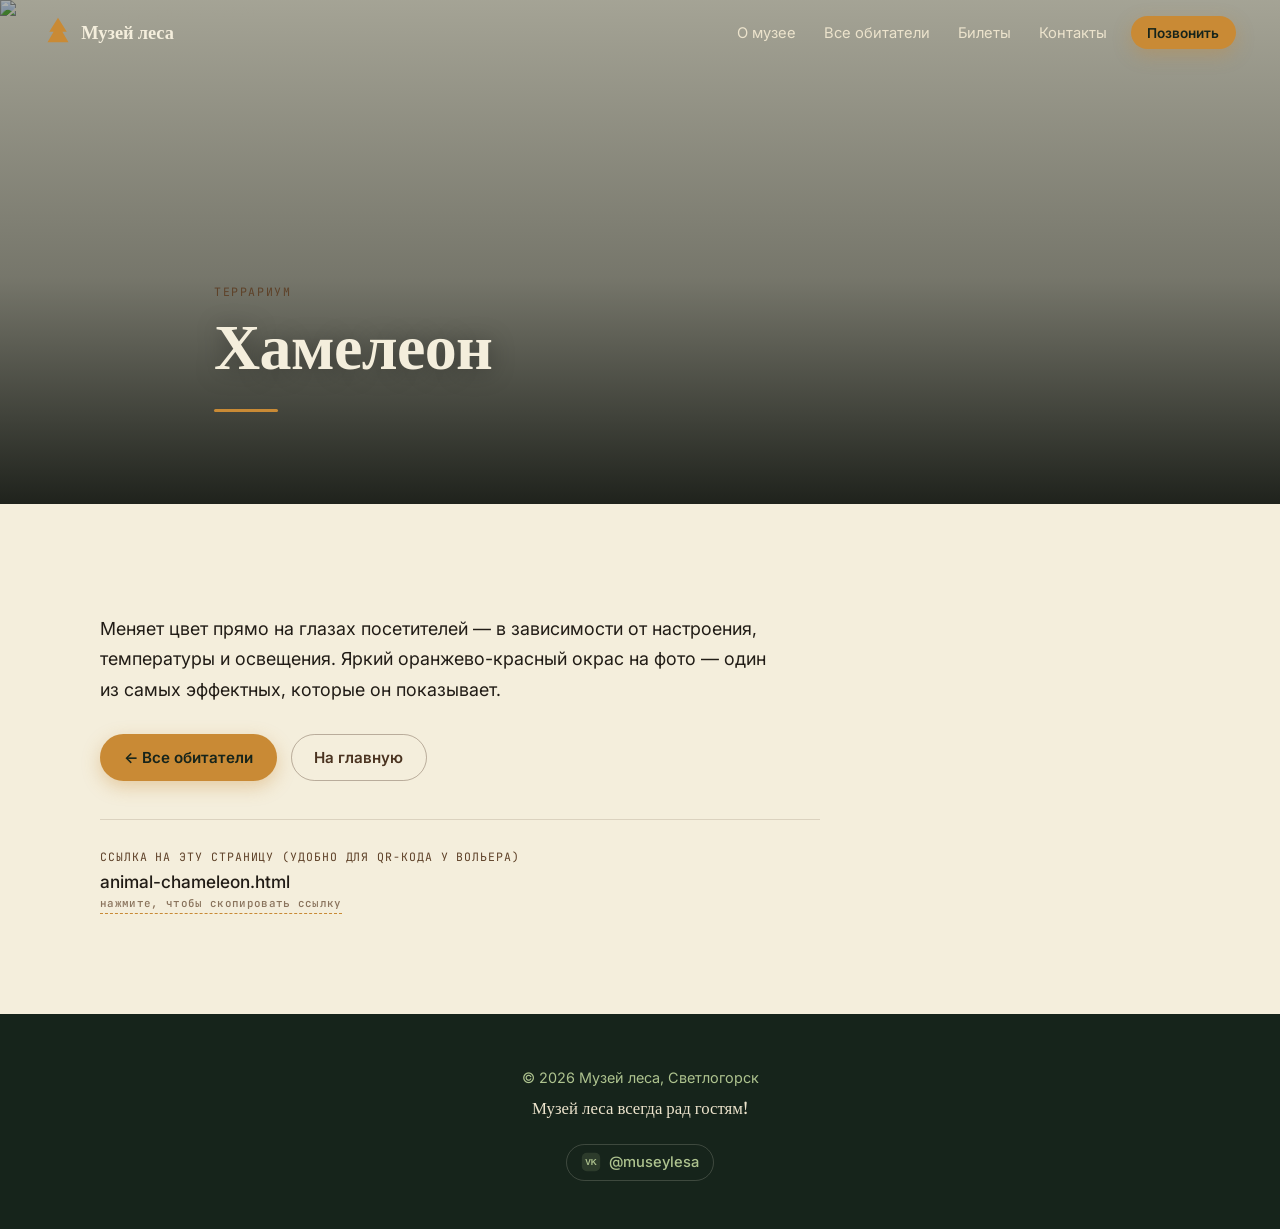
==== animal-chameleon.html @ 54b441c7 "new_10" ====
<!DOCTYPE html>
<html lang="ru">
<head>
<meta charset="UTF-8">
<meta name="viewport" content="width=device-width, initial-scale=1.0">
<title>Хамелеон — Музей леса, Светлогорск</title>
<meta name="description" content="Хамелеон: Меняет цвет прямо на глазах посетителей — в зависимости от настроения, температуры и освещения.">
<meta property="og:title" content="Хамелеон — Музей леса">
<meta property="og:description" content="Меняет цвет прямо на глазах посетителей — в зависимости от настроения, температуры и освещения.">
<meta property="og:image" content="https://lovushker18-bit.github.io/museylesa/images/animal_chameleon.jpg">
<meta property="og:type" content="website">
<meta property="og:url" content="https://lovushker18-bit.github.io/museylesa/animal-chameleon.html">
<link rel="preconnect" href="https://fonts.googleapis.com">
<link rel="preconnect" href="https://fonts.gstatic.com" crossorigin>
<link href="https://fonts.googleapis.com/css2?family=Fraunces:opsz,wght@9..144,400;9..144,500;9..144,600;9..144,700;9..144,900&family=Inter:wght@400;500;600;700&family=JetBrains+Mono:wght@500;600&display=swap" rel="stylesheet">
<link rel="stylesheet" href="style.css">
</head>
<body>

<header class="site-header" id="siteHeader">
  <div class="header-inner">
    <a href="index.html" class="logo">
      <span class="logo-mark" aria-hidden="true">
        <svg viewBox="0 0 32 32" width="28" height="28"><path d="M16 2 L26 18 H21 L28 30 H4 L11 18 H6 Z" fill="currentColor"/></svg>
      </span>
      Музей леса
    </a>
    <nav class="main-nav" aria-label="Разделы сайта">
      <a href="index.html#about">О музее</a>
      <a href="animals.html">Все обитатели</a>
      <a href="index.html#tickets">Билеты</a>
      <a href="index.html#contact">Контакты</a>
    </nav>
    <a class="btn btn-small btn-amber" href="tel:+79814579361">Позвонить</a>
  </div>
</header>

<main id="top">

  <section class="hero hero--animal">
    <div class="hero-media">
      <img src="images/animal_chameleon.jpg" alt="Хамелеон в террариуме музея" loading="eager">
      <div class="hero-overlay"></div>
    </div>
    <div class="hero-content">
      <p class="eyebrow">Террариум</p>
      <h1>Хамелеон</h1>
    </div>
  </section>

  <section class="section section-light">
    <div class="section-inner" style="padding-left:0;">
      <div class="animal-detail-body">
        <p>Меняет цвет прямо на глазах посетителей — в зависимости от настроения, температуры и освещения. Яркий оранжево-красный окрас на фото — один из самых эффектных, которые он показывает.</p>

        <div class="animal-detail-actions">
          <a class="btn btn-amber" href="animals.html">← Все обитатели</a>
          <a class="btn btn-outline" href="index.html">На главную</a>
        </div>

        <div class="animal-share">
          <span class="animal-share-label">Ссылка на эту страницу (удобно для QR-кода у вольера)</span>
          <button type="button" class="copy-value copy-page-link" data-copy="">
            animal-chameleon.html
            <span class="copy-hint">нажмите, чтобы скопировать ссылку</span>
          </button>
        </div>
      </div>
    </div>
  </section>

</main>

<footer class="site-footer">
  <p>© 2026 Музей леса, Светлогорск</p>
  <p class="footer-sub">Музей леса всегда рад гостям!</p>
  <a class="footer-vk" href="https://vk.com/museylesa" target="_blank" rel="noopener">
    <svg viewBox="0 0 24 24" width="20" height="20" aria-hidden="true">
      <rect x="1" y="1" width="22" height="22" rx="6" fill="currentColor" opacity=".15"/>
      <text x="12" y="16" font-family="Arial, sans-serif" font-size="10" font-weight="700" text-anchor="middle" fill="currentColor">VK</text>
    </svg>
    <span>@museylesa</span>
  </a>
</footer>

<div class="copy-toast" id="copyToast" role="status" aria-live="polite"></div>

<script src="script.js"></script>
</body>
</html>
---- style.css ----
/* =========================================================
   Музей леса — Светлогорск
   Палитра: Hemlock (тёмно-зелёный), Bark (кора), Amber (янтарь),
            Lichen (мох), Birch (берёзовая бумага), Ink (чернила)
   ========================================================= */

:root{
  --hemlock:#16241b;
  --hemlock-soft:#1d2f22;
  --bark:#4a3320;
  --bark-soft:#5e4128;
  --amber:#c98a35;
  --amber-light:#e3ad5c;
  --lichen:#93ab6f;
  --lichen-soft:#aec38f;
  --birch:#f4eedc;
  --birch-soft:#ece3cc;
  --ink:#211c16;

  --font-display:"Fraunces", Georgia, serif;
  --font-body:"Inter", -apple-system, BlinkMacSystemFont, sans-serif;
  --font-mono:"JetBrains Mono", "SF Mono", monospace;

  --rail-x:40px;
  --content-max:1080px;
}

*{box-sizing:border-box;}
html{scroll-behavior:smooth;}
@media (prefers-reduced-motion: reduce){
  html{scroll-behavior:auto;}
  *{animation-duration:0.01ms !important; animation-iteration-count:1 !important; transition-duration:0.01ms !important;}
}

body{
  margin:0;
  font-family:var(--font-body);
  color:var(--ink);
  background:var(--birch);
  -webkit-font-smoothing:antialiased;
}

img{max-width:100%; display:block;}

h1,h2{
  font-family:var(--font-display);
  font-weight:600;
  margin:0 0 .5em;
  line-height:1.08;
  letter-spacing:-.01em;
}

p{line-height:1.65; margin:0 0 1.1em; max-width:62ch;}

a{color:inherit;}

:focus-visible{
  outline:3px solid var(--amber);
  outline-offset:3px;
  border-radius:4px;
}

/* ---------- Eyebrow / labels ---------- */
.eyebrow{
  font-family:var(--font-mono);
  font-size:.72rem;
  letter-spacing:.14em;
  text-transform:uppercase;
  color:var(--bark-soft);
  margin:0 0 .9em;
}
.eyebrow-light{color:var(--lichen-soft);}

/* ---------- Buttons ---------- */
.btn{
  display:inline-flex;
  align-items:center;
  gap:.5em;
  padding:.85em 1.5em;
  border-radius:999px;
  text-decoration:none;
  font-weight:600;
  font-size:.95rem;
  border:1px solid transparent;
  transition:transform .25s ease, box-shadow .25s ease, background-color .25s ease;
}
.btn:hover{transform:translateY(-2px);}
.btn-amber{
  background:var(--amber);
  color:var(--hemlock);
  box-shadow:0 6px 18px rgba(201,138,53,.35);
}
.btn-amber:hover{background:var(--amber-light);}
.btn-ghost{
  background:transparent;
  color:var(--birch);
  border-color:rgba(244,238,220,.45);
}
.btn-ghost:hover{border-color:var(--birch); background:rgba(244,238,220,.08);}
.btn-small{padding:.55em 1.15em; font-size:.85rem;}

/* ---------- Header ---------- */
.site-header{
  position:fixed;
  top:0; left:0; right:0;
  z-index:50;
  background:transparent;
  transition:background-color .35s ease, box-shadow .35s ease;
}
.site-header.is-scrolled{
  background:rgba(22,36,27,.92);
  backdrop-filter:blur(6px);
  box-shadow:0 4px 20px rgba(0,0,0,.25);
}
.header-inner{
  max-width:1240px;
  margin:0 auto;
  padding:16px 24px;
  display:flex;
  align-items:center;
  gap:24px;
}
.logo{
  display:flex;
  align-items:center;
  gap:.5em;
  font-family:var(--font-display);
  font-weight:600;
  font-size:1.15rem;
  color:var(--birch);
  text-decoration:none;
  margin-right:auto;
}
.logo-mark{color:var(--amber);}
.main-nav{
  display:flex;
  gap:28px;
  font-size:.92rem;
}
.main-nav a{
  text-decoration:none;
  color:var(--birch-soft);
  transition:color .2s ease;
}
.main-nav a:hover{color:var(--amber-light);}

@media (max-width:860px){
  .main-nav{display:none;}
}

/* ---------- Hero ---------- */
.hero{
  position:relative;
  min-height:92vh;
  display:flex;
  align-items:flex-end;
  color:var(--birch);
  overflow:hidden;
}
.hero-media{
  position:absolute; inset:0;
  z-index:0;
}
.hero-media img{
  width:100%; height:100%;
  object-fit:cover;
  object-position:center 35%;
}
.hero-overlay{
  position:absolute; inset:0;
  background:
    linear-gradient(180deg, rgba(16,24,17,.35) 0%, rgba(15,20,14,.55) 55%, rgba(13,17,12,.92) 100%);
}
.hero-content{
  position:relative;
  z-index:1;
  max-width:760px;
  padding:0 24px 90px;
  margin:0 auto;
  width:100%;
}
.hero h1{
  font-size:clamp(2.8rem, 7vw, 5.2rem);
  color:var(--birch);
  text-shadow:0 2px 24px rgba(0,0,0,.35);
}
.hero h1::after{
  content:"";
  display:block;
  width:64px; height:3px;
  background:var(--amber);
  margin-top:.45em;
  border-radius:2px;
}
.hero-sub{
  font-size:1.15rem;
  max-width:46ch;
  color:var(--birch-soft);
}
.hero-actions{
  display:flex;
  gap:14px;
  flex-wrap:wrap;
  margin:1.6em 0 1.8em;
}
.hero-meta{
  font-family:var(--font-mono);
  font-size:.8rem;
  letter-spacing:.05em;
  color:var(--lichen-soft);
  display:flex;
  gap:.6em;
  align-items:center;
}
.scroll-cue{
  position:absolute;
  right:28px; bottom:28px;
  z-index:1;
  color:var(--birch-soft);
  opacity:.7;
  animation:bob 2.4s ease-in-out infinite;
}
@keyframes bob{
  0%,100%{transform:translateY(0);}
  50%{transform:translateY(8px);}
}
@media (prefers-reduced-motion: reduce){ .scroll-cue{animation:none;} }
@media (max-width:600px){ .scroll-cue{display:none;} }

/* ---------- Trail (signature element) ---------- */
.trail-wrap{
  position:relative;
}
.trail-svg{
  position:absolute;
  top:0; left:var(--rail-x);
  width:40px;
  height:100%;
  z-index:0;
  pointer-events:none;
}
.trail-track{ color:rgba(244,238,220,.08); }
#trailPath{ stroke-dasharray:1; stroke-dashoffset:1; }

.trail-mark{
  position:absolute;
  left:calc(var(--rail-x) - 19px);
  top:64px;
  width:38px; height:38px;
  border-radius:50%;
  background:var(--birch);
  border:3px solid var(--amber);
  display:flex;
  align-items:center;
  justify-content:center;
  font-size:1.05rem;
  z-index:1;
  box-shadow:0 4px 14px rgba(0,0,0,.25);
}
.section-dark .trail-mark{ background:var(--hemlock-soft); border-color:var(--lichen); }

@media (max-width:760px){
  .trail-svg, .trail-mark{display:none;}
  :root{--rail-x:0px;}
}

/* ---------- Sections ---------- */
.section{
  position:relative;
  padding:110px 24px 100px;
}
.section-inner{
  max-width:var(--content-max);
  margin:0 auto;
  padding-left:64px;
}
@media (max-width:760px){
  .section{padding:72px 20px 64px;}
  .section-inner{padding-left:0;}
}

.section-dark{
  background:var(--hemlock);
  color:var(--birch-soft);
  background-image:
    repeating-linear-gradient(100deg, rgba(255,255,255,.015) 0 2px, transparent 2px 26px);
}
.section-dark h2{color:var(--birch);}
.section-dark p{color:var(--birch-soft);}

.section-light{
  background:var(--birch);
  color:var(--ink);
}
.section-light h2{color:var(--bark);}

.section h2{font-size:clamp(1.9rem, 3.2vw, 2.6rem);}

.fact-tags{
  list-style:none;
  display:flex;
  flex-wrap:wrap;
  gap:10px;
  padding:0;
  margin:1.6em 0 0;
}
.fact-tags li{
  font-family:var(--font-mono);
  font-size:.78rem;
  letter-spacing:.03em;
  padding:.55em 1em;
  border-radius:999px;
  background:rgba(244,238,220,.08);
  border:1px solid rgba(244,238,220,.18);
  color:var(--lichen-soft);
}

.note{
  display:flex;
  align-items:flex-start;
  gap:.7em;
  font-size:.92rem;
  color:var(--bark-soft);
  background:rgba(74,51,32,.07);
  border:1px solid rgba(74,51,32,.12);
  border-left:3px solid var(--amber);
  border-radius:12px;
  padding:.95em 1.2em;
  max-width:56ch;
  margin-top:1.6em;
}
.note::before{
  content:"🌿";
  font-size:1rem;
  line-height:1.3;
  flex-shrink:0;
}
.note-light{
  color:var(--lichen-soft);
  background:rgba(244,238,220,.06);
  border-color:rgba(244,238,220,.14);
  border-left-color:var(--amber);
}

/* ---------- Exhibition grid ---------- */
.exhibit-grid{
  display:grid;
  grid-template-columns:1.4fr 1fr;
  grid-template-rows:auto auto;
  gap:18px;
  margin-top:2em;
}
.exhibit-photo{
  margin:0;
  overflow:hidden;
  border-radius:14px;
  background:var(--birch-soft);
  position:relative;
}
.exhibit-photo--main{grid-row:1 / 3;}
.exhibit-photo img{
  width:100%; height:100%;
  object-fit:cover;
  aspect-ratio:4/3;
  transition:transform .6s ease;
}
.exhibit-photo--main img{aspect-ratio:3/4;}
.exhibit-photo:hover img{transform:scale(1.04);}
.exhibit-photo figcaption{
  position:absolute; left:0; right:0; bottom:0;
  font-family:var(--font-mono);
  font-size:.74rem;
  letter-spacing:.04em;
  color:var(--birch);
  background:linear-gradient(180deg, transparent, rgba(0,0,0,.65));
  padding:2.2em .9em .7em;
}
@media (max-width:680px){
  .exhibit-grid{grid-template-columns:1fr;}
  .exhibit-photo--main{grid-row:auto;}
}

/* ---------- Animal grid ---------- */
.animal-grid{
  display:grid;
  grid-template-columns:repeat(auto-fit, minmax(210px,1fr));
  gap:18px;
  margin-top:2em;
}
.animal-card-link{
  display:flex;
  text-decoration:none;
  color:inherit;
  height:100%;
}
.animal-card-link .animal-card{
  flex:1;
  display:flex;
  flex-direction:column;
}
.animal-card-link .animal-card figcaption{
  flex:1;
}
.animal-card-link:hover .animal-card{
  border-color:rgba(201,138,53,.45);
}

.animal-card{
  margin:0;
  border-radius:14px;
  overflow:hidden;
  background:var(--hemlock-soft);
  border:1px solid rgba(244,238,220,.1);
  transition:border-color .25s ease;
}
.animal-card img{
  width:100%;
  aspect-ratio:1/1;
  object-fit:cover;
  transition:transform .5s ease;
}
.animal-card:hover img{transform:scale(1.06);}
.animal-card figcaption{
  padding:1em 1.1em 1.2em;
  font-size:.9rem;
  color:var(--birch-soft);
  line-height:1.45;
}
.animal-card .tag{
  display:block;
  font-family:var(--font-mono);
  font-size:.68rem;
  letter-spacing:.1em;
  text-transform:uppercase;
  color:var(--amber-light);
  margin-bottom:.4em;
}
.animal-card figcaption strong{
  display:block;
  font-family:var(--font-display);
  font-size:1.15rem;
  font-weight:600;
  color:var(--birch);
  margin-bottom:.3em;
}
.animal-card figcaption p{
  margin:0;
  font-size:.88rem;
  color:var(--birch-soft);
  max-width:none;
}
.back-link{
  display:inline-block;
  margin-bottom:1.4em;
  color:var(--lichen-soft);
  text-decoration:none;
  font-size:.9rem;
}
.back-link:hover{color:var(--amber-light);}

/* ---------- Admin add-card button ---------- */
.nav-add-btn{
  font-family:var(--font-mono);
  font-size:.8rem;
  letter-spacing:.04em;
  color:var(--lichen-soft);
  background:transparent;
  border:1px solid rgba(244,238,220,.25);
  border-radius:999px;
  padding:.5em 1.1em;
  cursor:pointer;
  transition:color .2s ease, border-color .2s ease;
}
.nav-add-btn:hover{color:var(--amber-light); border-color:var(--amber);}

/* ---------- Modal ---------- */
.modal-overlay{
  position:fixed;
  inset:0;
  background:rgba(10,15,10,.72);
  display:flex;
  align-items:center;
  justify-content:center;
  padding:24px;
  z-index:200;
  opacity:0;
  pointer-events:none;
  transition:opacity .2s ease;
}
.modal-overlay.is-open{
  opacity:1;
  pointer-events:auto;
}
.modal-box{
  background:var(--hemlock-soft);
  border:1px solid rgba(244,238,220,.14);
  border-radius:18px;
  padding:2em 2em 1.8em;
  max-width:440px;
  width:100%;
  max-height:88vh;
  overflow-y:auto;
  position:relative;
  box-shadow:0 30px 70px rgba(0,0,0,.45);
}
.modal-box h3{
  font-family:var(--font-display);
  color:var(--birch);
  font-size:1.4rem;
  margin:0 0 .6em;
}
.modal-hint{
  font-size:.82rem;
  color:var(--lichen-soft);
  background:rgba(244,238,220,.06);
  border-radius:10px;
  padding:.8em 1em;
  margin:0 0 1.3em;
  line-height:1.5;
}
.modal-close{
  position:absolute;
  top:1.2em; right:1.2em;
  background:none;
  border:none;
  color:var(--birch-soft);
  font-size:1.1rem;
  cursor:pointer;
  line-height:1;
}
.modal-close:hover{color:var(--amber-light);}
.field{
  display:block;
  margin-bottom:1.1em;
  font-size:.85rem;
  color:var(--birch-soft);
}
.field span{
  display:block;
  margin-bottom:.4em;
  font-family:var(--font-mono);
  font-size:.72rem;
  letter-spacing:.05em;
  text-transform:uppercase;
  color:var(--lichen-soft);
}
.field input[type="text"],
.field input[type="password"],
.field input[type="file"],
.field textarea{
  width:100%;
  font-family:var(--font-body);
  font-size:.95rem;
  color:var(--ink);
  background:var(--birch);
  border:1px solid rgba(74,51,32,.25);
  border-radius:8px;
  padding:.65em .8em;
  box-sizing:border-box;
}
.field textarea{resize:vertical;}
.form-error{
  color:#e07a5f;
  font-size:.85rem;
  min-height:1.2em;
  margin:0 0 .6em;
}
.modal-actions{
  display:flex;
  justify-content:flex-end;
  gap:.8em;
  margin-top:1.2em;
}
.btn-ghost-dark{
  background:transparent;
  color:var(--birch-soft);
  border:1px solid rgba(244,238,220,.25);
}
.btn-ghost-dark:hover{border-color:var(--birch);}
.btn-outline{
  background:transparent;
  color:var(--bark);
  border:1px solid rgba(74,51,32,.35);
}
.btn-outline:hover{background:rgba(74,51,32,.07); border-color:var(--bark);}

/* ---------- Individual animal page hero ---------- */
.hero--animal{
  min-height:56vh;
}
.hero--animal .hero-content{
  padding-bottom:60px;
  max-width:900px;
}
.hero--animal h1{
  font-size:clamp(2.4rem, 6vw, 4rem);
}
.animal-detail-body{
  max-width:720px;
}
.animal-detail-body p{
  font-size:1.12rem;
  line-height:1.7;
}
.animal-detail-actions{
  display:flex;
  gap:14px;
  flex-wrap:wrap;
  margin-top:1.8em;
}
.animal-share{
  margin-top:2.4em;
  padding-top:1.8em;
  border-top:1px solid rgba(74,51,32,.15);
}
.animal-share-label{
  display:block;
  font-family:var(--font-mono);
  font-size:.72rem;
  letter-spacing:.08em;
  text-transform:uppercase;
  color:var(--bark-soft);
  margin-bottom:.6em;
}

/* ---------- Locally added cards ---------- */
.local-card{position:relative;}
.local-card-delete{
  position:absolute;
  top:8px; right:8px;
  width:26px; height:26px;
  border-radius:50%;
  background:rgba(20,28,20,.65);
  color:var(--birch);
  border:1px solid rgba(244,238,220,.3);
  cursor:pointer;
  font-size:.8rem;
  line-height:1;
  opacity:0;
  transition:opacity .2s ease, background-color .2s ease;
}
.local-card:hover .local-card-delete{opacity:1;}
.local-card-delete:hover{background:rgba(201,82,53,.75);}

.animal-cta{
  display:flex;
  flex-direction:column;
  justify-content:space-between;
  padding:1.5em 1.3em;
  border-radius:14px;
  border:1.5px dashed rgba(201,138,53,.45);
  background:rgba(244,238,220,.03);
  text-decoration:none;
  color:var(--birch-soft);
  transition:background-color .25s ease, border-color .25s ease, transform .25s ease;
  min-height:240px;
}
a.animal-cta:hover{
  background:rgba(201,138,53,.09);
  border-color:var(--amber);
  transform:translateY(-2px);
}
.cta-icon{
  width:54px; height:54px;
  border-radius:50%;
  display:flex;
  align-items:center;
  justify-content:center;
  font-size:1.4rem;
  background:rgba(201,138,53,.16);
  border:1px solid rgba(201,138,53,.35);
  align-self:center;
}
.cta-bottom{
  display:flex;
  justify-content:space-between;
  align-items:flex-end;
  gap:.6em;
}
.cta-label{
  display:block;
  font-family:var(--font-mono);
  font-size:.68rem;
  letter-spacing:.08em;
  text-transform:uppercase;
  color:var(--amber-light);
  margin-bottom:.35em;
}
.cta-text{
  display:block;
  font-size:.98rem;
  font-weight:500;
  color:var(--birch);
}
.cta-arrow{
  flex-shrink:0;
  color:var(--amber-light);
  transition:transform .25s ease;
}
.animal-cta:hover .cta-arrow{transform:translateX(3px);}

/* ---------- Price board ---------- */
.price-board{
  margin-top:1.8em;
  border:2px solid var(--bark);
  border-radius:16px;
  background:var(--birch-soft);
  overflow:hidden;
  max-width:520px;
}
.price-row{
  display:flex;
  justify-content:space-between;
  align-items:baseline;
  padding:1.05em 1.4em;
  border-bottom:1px dashed rgba(74,51,32,.3);
  font-size:1.02rem;
}
.price-row:last-child{border-bottom:none;}
.price-row .price{
  font-family:var(--font-display);
  font-weight:600;
  color:var(--bark);
  font-size:1.15rem;
}

/* ---------- Hours card ---------- */
.hours-card{
  margin-top:1.8em;
  max-width:520px;
  border-radius:16px;
  background:rgba(244,238,220,.06);
  border:1px solid rgba(244,238,220,.16);
  overflow:hidden;
}
.hours-row{
  display:flex;
  justify-content:space-between;
  padding:1.05em 1.4em;
  border-bottom:1px solid rgba(244,238,220,.1);
  font-size:1.02rem;
  color:var(--birch);
}
.hours-row:last-child{border-bottom:none;}
.hours-row--muted{color:var(--lichen-soft); font-size:.9rem;}

/* ---------- Contact ---------- */
.contact-grid{
  display:grid;
  grid-template-columns:repeat(auto-fit, minmax(200px,1fr));
  gap:1.6em;
  margin:1.8em 0 2em;
  max-width:680px;
}
.contact-item{display:flex; flex-direction:column; gap:.35em;}
.contact-label{
  font-family:var(--font-mono);
  font-size:.7rem;
  letter-spacing:.1em;
  text-transform:uppercase;
  color:var(--bark-soft);
}
.contact-value{font-size:1.08rem; font-weight:500;}
.contact-link{text-decoration:none; border-bottom:1px solid var(--amber);}
.contact-link:hover{color:var(--bark);}

.copy-value{
  display:flex;
  flex-direction:column;
  align-items:flex-start;
  gap:.25em;
  background:none;
  border:none;
  border-bottom:1px dashed var(--amber);
  padding:0 0 .15em;
  font-family:var(--font-body);
  font-size:1.08rem;
  font-weight:500;
  color:var(--ink);
  cursor:pointer;
  text-align:left;
}
.copy-value:hover{color:var(--bark); border-bottom-color:var(--bark);}
.copy-hint{
  font-family:var(--font-mono);
  font-size:.68rem;
  letter-spacing:.03em;
  font-weight:500;
  color:var(--bark-soft);
  opacity:.7;
}

.copy-toast{
  position:fixed;
  left:50%;
  bottom:28px;
  transform:translate(-50%, 12px);
  background:var(--hemlock);
  color:var(--birch);
  border:1px solid var(--amber);
  padding:.7em 1.3em;
  border-radius:999px;
  font-size:.88rem;
  font-weight:500;
  box-shadow:0 10px 30px rgba(0,0,0,.3);
  opacity:0;
  pointer-events:none;
  transition:opacity .25s ease, transform .25s ease;
  z-index:100;
}
.copy-toast.is-visible{
  opacity:1;
  transform:translate(-50%, 0);
}
@media (prefers-reduced-motion: reduce){
  .copy-toast{transition:opacity .01ms;}
}

/* ---------- Footer ---------- */
.site-footer{
  background:var(--hemlock);
  color:var(--lichen-soft);
  text-align:center;
  padding:48px 24px;
  font-size:.9rem;
}
.site-footer p{margin:.3em 0; max-width:none;}
.footer-sub{font-family:var(--font-display); color:var(--birch-soft); font-size:1.05rem;}
.footer-vk{
  display:inline-flex;
  align-items:center;
  gap:.5em;
  margin-top:1.1em;
  color:var(--lichen-soft);
  text-decoration:none;
  font-size:.92rem;
  font-weight:500;
  padding:.5em 1em;
  border-radius:999px;
  border:1px solid rgba(244,238,220,.18);
  transition:color .2s ease, border-color .2s ease, background-color .2s ease;
}
.footer-vk:hover{
  color:var(--amber-light);
  border-color:var(--amber);
  background:rgba(201,138,53,.08);
}

/* ---------- Scroll reveal ---------- */
.reveal{
  opacity:0;
  transform:translateY(22px);
  transition:opacity .7s ease, transform .7s ease;
}
.reveal.is-visible{
  opacity:1;
  transform:translateY(0);
}
@media (prefers-reduced-motion: reduce){
  .reveal{opacity:1; transform:none; transition:none;}
}
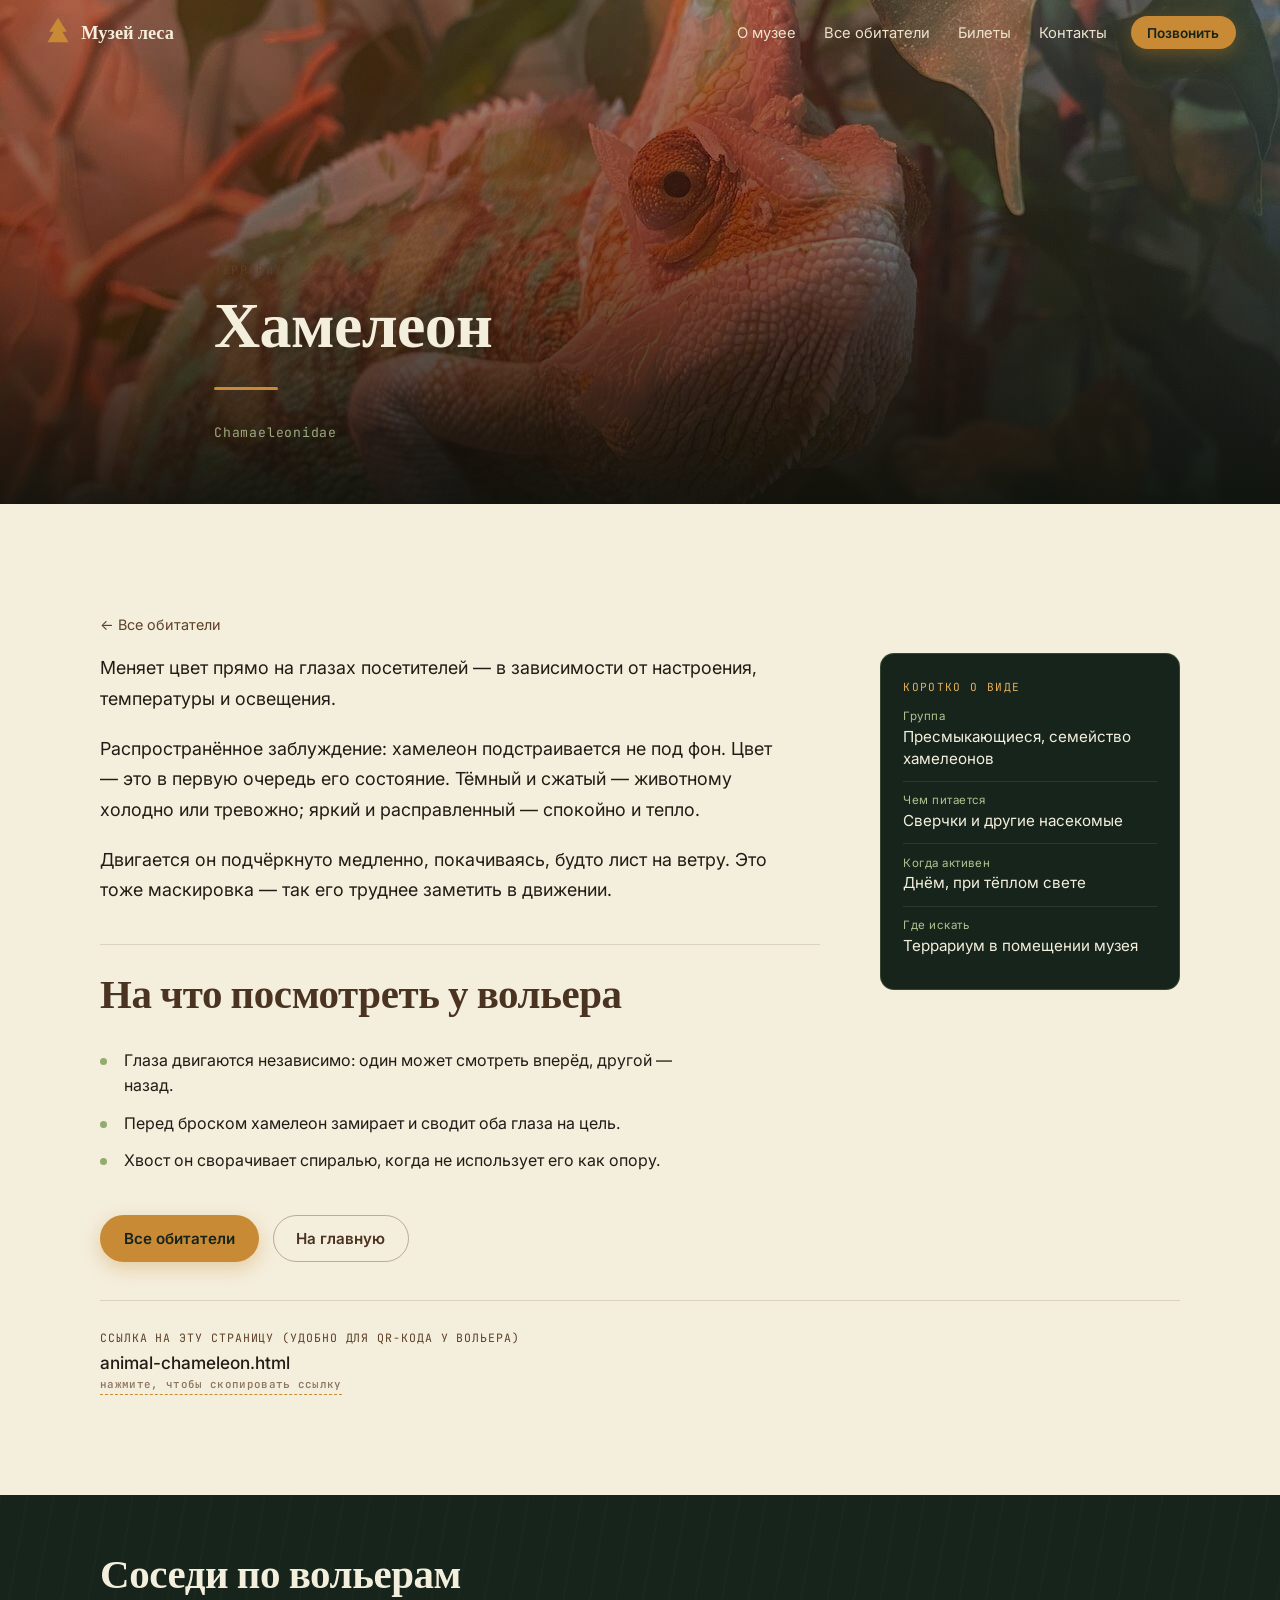
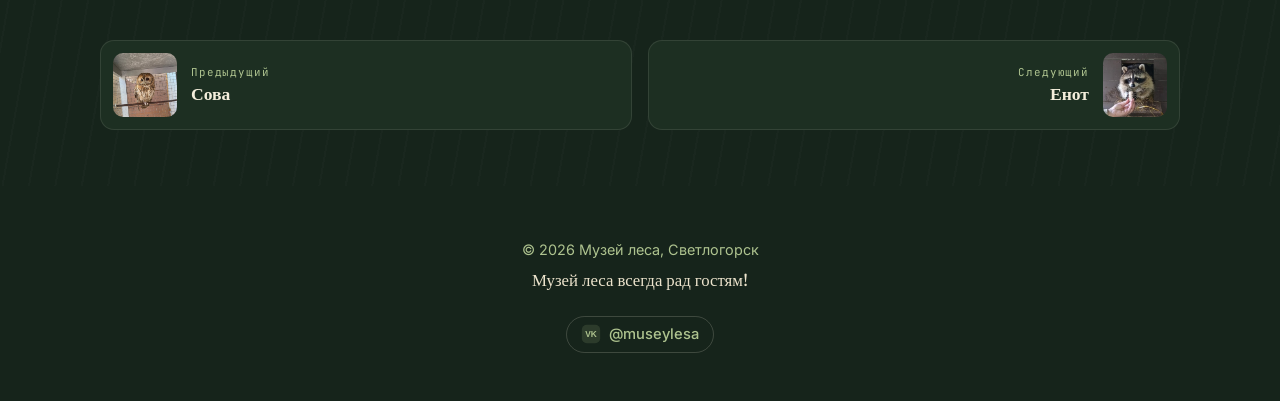
==== commit f09e7b28: "2.1" ====
--- a/animal-chameleon.html
+++ b/animal-chameleon.html
@@ -4,9 +4,9 @@
 <meta charset="UTF-8">
 <meta name="viewport" content="width=device-width, initial-scale=1.0">
 <title>Хамелеон — Музей леса, Светлогорск</title>
-<meta name="description" content="Хамелеон: Меняет цвет прямо на глазах посетителей — в зависимости от настроения, температуры и освещения.">
+<meta name="description" content="Хамелеон: Меняет цвет прямо на глазах посетителей. Чем питается, когда активна и где искать в Музее леса в Светлогорске.">
 <meta property="og:title" content="Хамелеон — Музей леса">
-<meta property="og:description" content="Меняет цвет прямо на глазах посетителей — в зависимости от настроения, температуры и освещения.">
+<meta property="og:description" content="Меняет цвет прямо на глазах посетителей.">
 <meta property="og:image" content="https://lovushker18-bit.github.io/museylesa/images/animal_chameleon.jpg">
 <meta property="og:type" content="website">
 <meta property="og:url" content="https://lovushker18-bit.github.io/museylesa/animal-chameleon.html">
@@ -45,26 +45,74 @@
     <div class="hero-content">
       <p class="eyebrow">Террариум</p>
       <h1>Хамелеон</h1>
+      <p class="hero-latin">Chamaeleonidae</p>
     </div>
   </section>
 
   <section class="section section-light">
     <div class="section-inner" style="padding-left:0;">
-      <div class="animal-detail-body">
-        <p>Меняет цвет прямо на глазах посетителей — в зависимости от настроения, температуры и освещения. Яркий оранжево-красный окрас на фото — один из самых эффектных, которые он показывает.</p>
+      <a href="animals.html" class="back-link back-link--dark">← Все обитатели</a>
 
-        <div class="animal-detail-actions">
-          <a class="btn btn-amber" href="animals.html">← Все обитатели</a>
-          <a class="btn btn-outline" href="index.html">На главную</a>
+      <div class="animal-layout">
+        <div class="animal-detail-body">
+          <p>Меняет цвет прямо на глазах посетителей — в зависимости от настроения, температуры и освещения.</p>
+          <p>Распространённое заблуждение: хамелеон подстраивается не под фон. Цвет — это в первую очередь его состояние. Тёмный и сжатый — животному холодно или тревожно; яркий и расправленный — спокойно и тепло.</p>
+          <p>Двигается он подчёркнуто медленно, покачиваясь, будто лист на ветру. Это тоже маскировка — так его труднее заметить в движении.</p>
+
+          <div class="notice-block">
+            <h2 class="notice-title">На что посмотреть у вольера</h2>
+            <ul class="notice-list">
+            <li>Глаза двигаются независимо: один может смотреть вперёд, другой — назад.</li>
+            <li>Перед броском хамелеон замирает и сводит оба глаза на цель.</li>
+            <li>Хвост он сворачивает спиралью, когда не использует его как опору.</li>
+            </ul>
+          </div>
         </div>
 
-        <div class="animal-share">
-          <span class="animal-share-label">Ссылка на эту страницу (удобно для QR-кода у вольера)</span>
-          <button type="button" class="copy-value copy-page-link" data-copy="">
-            animal-chameleon.html
-            <span class="copy-hint">нажмите, чтобы скопировать ссылку</span>
-          </button>
-        </div>
+        <aside class="field-card" aria-label="Краткие сведения о виде">
+          <p class="field-card-title">Коротко о виде</p>
+          <dl class="field-list">
+            <div class="field-row"><dt>Группа</dt><dd>Пресмыкающиеся, семейство хамелеонов</dd></div>
+            <div class="field-row"><dt>Чем питается</dt><dd>Сверчки и другие насекомые</dd></div>
+            <div class="field-row"><dt>Когда активен</dt><dd>Днём, при тёплом свете</dd></div>
+            <div class="field-row"><dt>Где искать</dt><dd>Террариум в помещении музея</dd></div>
+          </dl>
+        </aside>
+      </div>
+
+      <div class="animal-detail-actions">
+        <a class="btn btn-amber" href="animals.html">Все обитатели</a>
+        <a class="btn btn-outline" href="index.html">На главную</a>
+      </div>
+
+      <div class="animal-share">
+        <span class="animal-share-label">Ссылка на эту страницу (удобно для QR-кода у вольера)</span>
+        <button type="button" class="copy-value copy-page-link">
+          animal-chameleon.html
+          <span class="copy-hint">нажмите, чтобы скопировать ссылку</span>
+        </button>
+      </div>
+    </div>
+  </section>
+
+  <section class="section section-dark neighbours-section">
+    <div class="section-inner" style="padding-left:0;">
+      <h2 class="neighbours-title">Соседи по вольерам</h2>
+      <div class="neighbours">
+        <a class="neighbour neighbour--prev" href="animal-owl.html">
+          <img src="images/animal_owl.jpg" alt="" loading="lazy" aria-hidden="true">
+          <span class="neighbour-text">
+            <span class="neighbour-dir">Предыдущий</span>
+            <span class="neighbour-name">Сова</span>
+          </span>
+        </a>
+        <a class="neighbour neighbour--next" href="animal-raccoon.html">
+          <img src="images/animal_raccoon.jpg" alt="" loading="lazy" aria-hidden="true">
+          <span class="neighbour-text">
+            <span class="neighbour-dir">Следующий</span>
+            <span class="neighbour-name">Енот</span>
+          </span>
+        </a>
       </div>
     </div>
   </section>
--- a/style.css
+++ b/style.css
@@ -859,3 +859,193 @@
 @media (prefers-reduced-motion: reduce){
   .reveal{opacity:1; transform:none; transition:none;}
 }
+
+/* ---------- Animal detail: layout, field card, observations ---------- */
+.hero-latin{
+  font-family:var(--font-mono);
+  font-size:.82rem;
+  letter-spacing:.06em;
+  color:var(--lichen-soft);
+  opacity:.85;
+  margin:.2em 0 0;
+}
+.back-link--dark{color:var(--bark-soft);}
+.back-link--dark:hover{color:var(--bark);}
+
+.animal-layout{
+  display:grid;
+  grid-template-columns:minmax(0,1fr) 300px;
+  gap:48px;
+  align-items:start;
+}
+@media (max-width: 860px){
+  .animal-layout{grid-template-columns:1fr; gap:32px;}
+}
+
+.notice-block{
+  margin-top:2.4em;
+  padding-top:1.6em;
+  border-top:1px solid rgba(74,51,32,.15);
+}
+.notice-title{
+  font-size:1.15rem;
+  font-weight:600;
+  margin:0 0 .8em;
+  color:var(--bark);
+}
+.notice-list{
+  list-style:none;
+  margin:0;
+  padding:0;
+  max-width:62ch;
+}
+.notice-list li{
+  position:relative;
+  padding-left:1.5em;
+  margin-bottom:.75em;
+  line-height:1.6;
+  font-size:1rem;
+}
+.notice-list li::before{
+  content:"";
+  position:absolute;
+  left:0;
+  top:.62em;
+  width:7px;
+  height:7px;
+  border-radius:50%;
+  background:var(--lichen);
+}
+
+.field-card{
+  position:sticky;
+  top:110px;
+  background:var(--hemlock);
+  color:var(--birch-soft);
+  border-radius:14px;
+  padding:1.5em 1.4em 1.3em;
+  border:1px solid rgba(147,171,111,.25);
+}
+@media (max-width: 860px){
+  .field-card{position:static;}
+}
+.field-card-title{
+  font-family:var(--font-mono);
+  font-size:.7rem;
+  letter-spacing:.12em;
+  text-transform:uppercase;
+  color:var(--amber-light);
+  margin:0 0 1.1em;
+}
+.field-list{margin:0;}
+.field-row{
+  padding:.7em 0;
+  border-top:1px solid rgba(244,238,220,.1);
+}
+.field-row:first-child{border-top:none; padding-top:0;}
+.field-row dt{
+  font-size:.72rem;
+  letter-spacing:.04em;
+  color:var(--lichen-soft);
+  margin-bottom:.25em;
+}
+.field-row dd{
+  margin:0;
+  font-size:.95rem;
+  line-height:1.45;
+  color:var(--birch);
+}
+
+/* ---------- Neighbour navigation ---------- */
+.neighbours-section{padding-top:56px; padding-bottom:56px;}
+.neighbours-title{
+  font-size:1.25rem;
+  color:var(--birch);
+  margin:0 0 1.1em;
+}
+.neighbours{
+  display:grid;
+  grid-template-columns:repeat(auto-fit, minmax(240px,1fr));
+  gap:16px;
+}
+.neighbour{
+  display:flex;
+  align-items:center;
+  gap:14px;
+  padding:12px 16px 12px 12px;
+  border-radius:14px;
+  background:var(--hemlock-soft);
+  border:1px solid rgba(244,238,220,.1);
+  text-decoration:none;
+  color:var(--birch);
+  transition:border-color .25s ease, background-color .25s ease;
+}
+.neighbour:hover{
+  border-color:rgba(201,138,53,.5);
+  background:rgba(201,138,53,.08);
+}
+.neighbour img{
+  width:64px;
+  height:64px;
+  border-radius:10px;
+  object-fit:cover;
+  flex-shrink:0;
+}
+.neighbour--next{
+  flex-direction:row-reverse;
+  text-align:right;
+  padding:12px 12px 12px 16px;
+}
+.neighbour-text{display:flex; flex-direction:column; gap:.2em;}
+.neighbour-dir{
+  font-family:var(--font-mono);
+  font-size:.68rem;
+  letter-spacing:.08em;
+  color:var(--lichen-soft);
+}
+.neighbour-name{
+  font-family:var(--font-display);
+  font-size:1.1rem;
+  font-weight:600;
+}
+
+/* ---------- Locally added cards: link wrapper + extended form ---------- */
+.local-card-wrap{position:relative; display:flex;}
+.local-card-wrap .animal-card-link{flex:1;}
+.local-card-wrap .local-card-delete{opacity:0;}
+.local-card-wrap:hover .local-card-delete,
+.local-card-delete:focus-visible{opacity:1;}
+
+.field-group{
+  margin:0 0 1.1em;
+  border:1px solid rgba(244,238,220,.14);
+  border-radius:10px;
+  padding:.2em .9em;
+  background:rgba(244,238,220,.03);
+}
+.field-group > summary{
+  cursor:pointer;
+  padding:.75em 0;
+  font-size:.92rem;
+  color:var(--birch-soft);
+}
+.field-group[open] > summary{
+  border-bottom:1px solid rgba(244,238,220,.12);
+  margin-bottom:.9em;
+}
+.field-group-hint{
+  font-family:var(--font-mono);
+  font-size:.68rem;
+  letter-spacing:.06em;
+  color:var(--lichen-soft);
+  opacity:.75;
+  margin-left:.5em;
+}
+.field-row-2{
+  display:grid;
+  grid-template-columns:1fr 1fr;
+  gap:0 14px;
+}
+@media (max-width: 560px){
+  .field-row-2{grid-template-columns:1fr;}
+}
